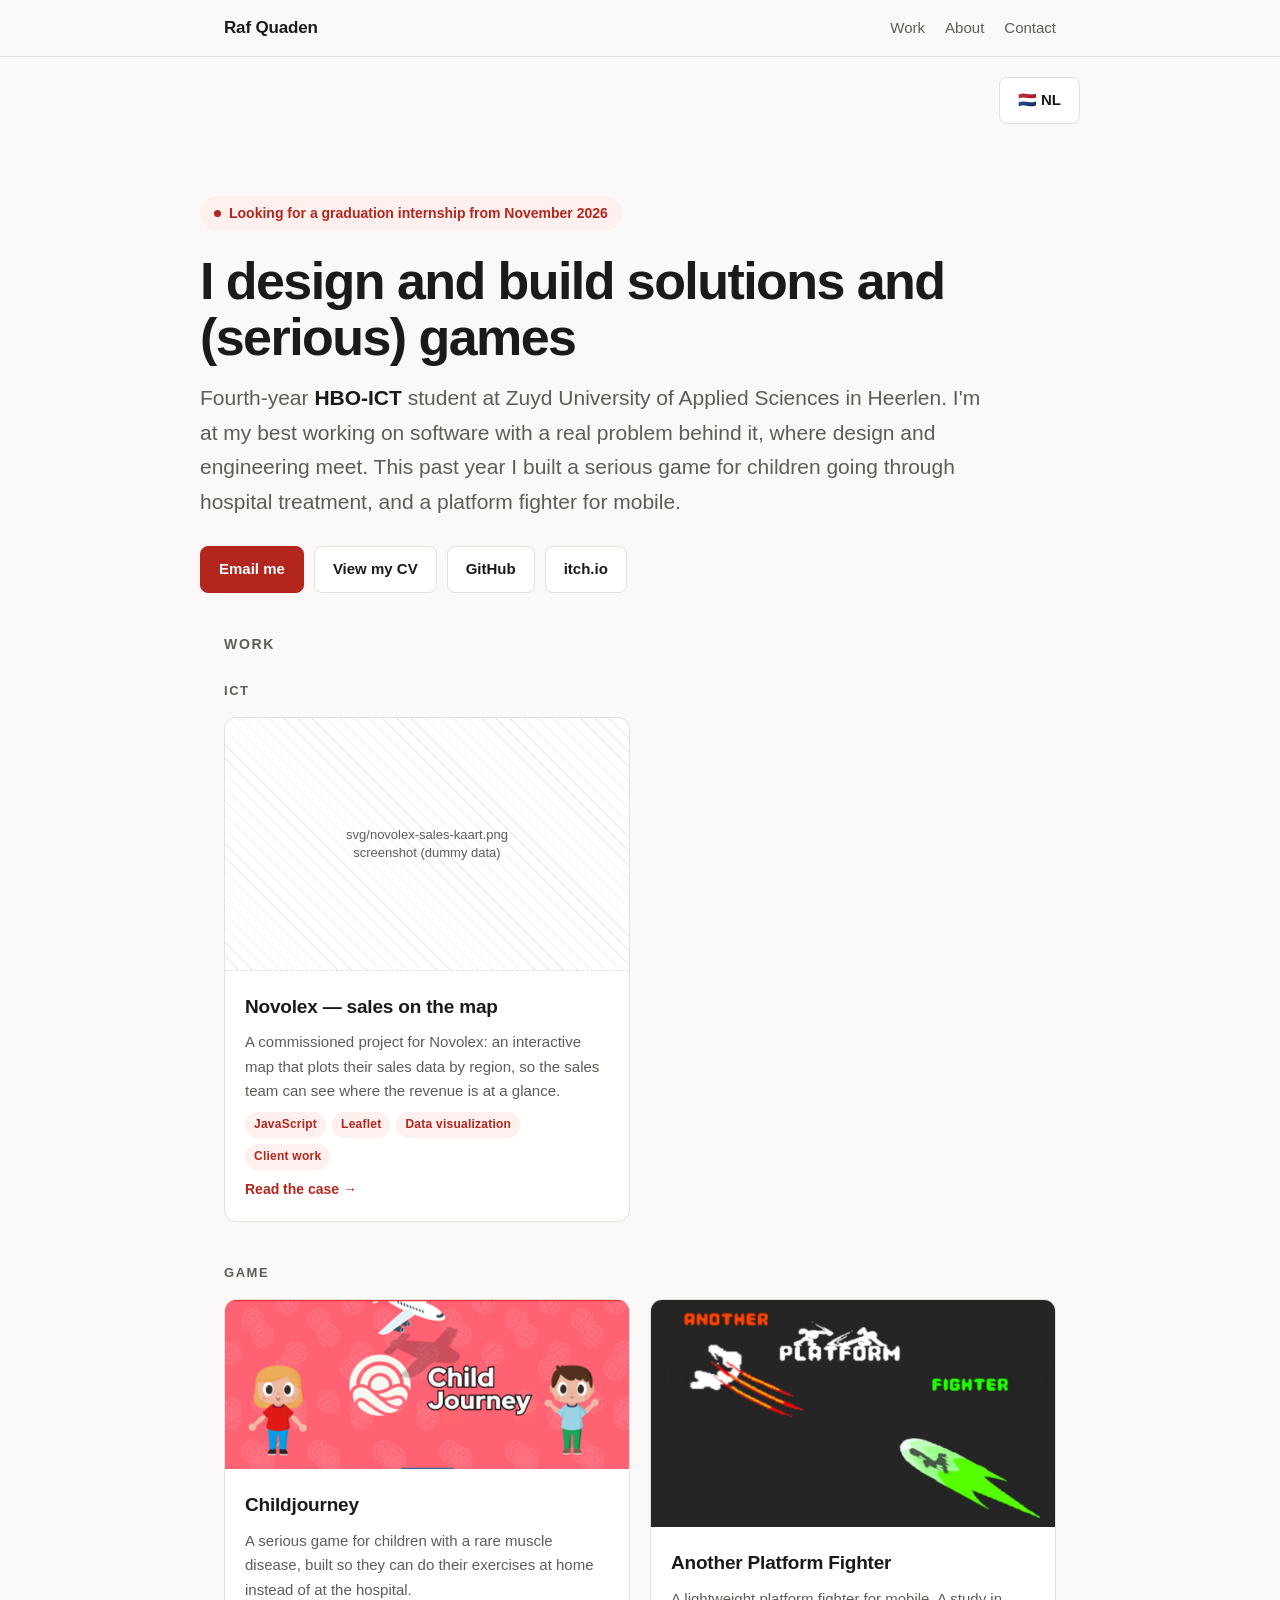
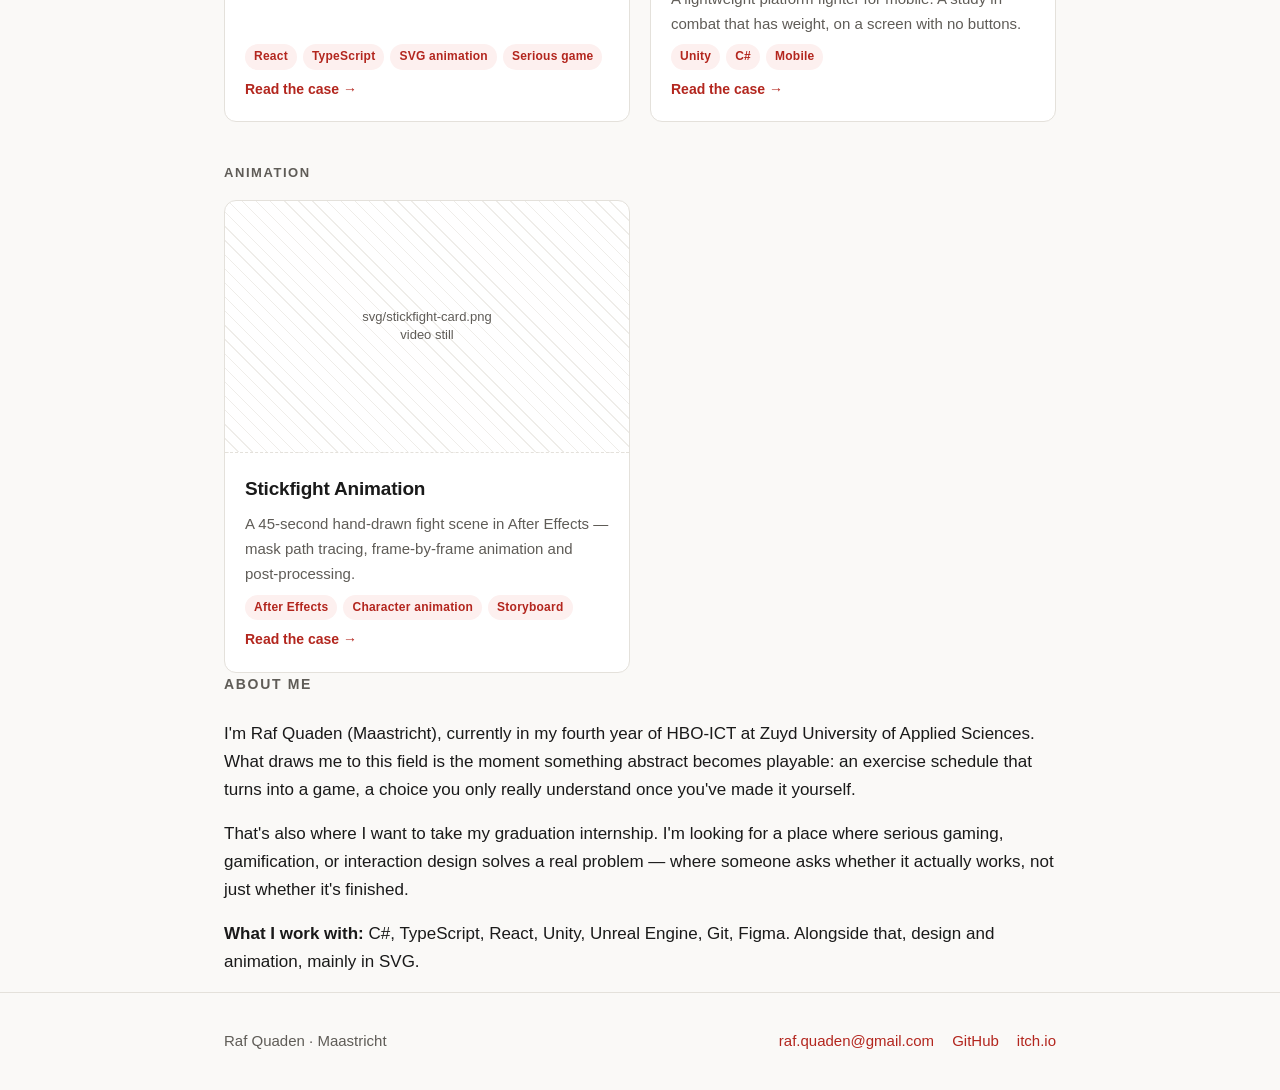
==== en/index.html @ b56db022 "Voeg Stickfight Animation-pagina toe, fullscreen lightbox en tweetalige site - animation.html: nieuw" ====
<!DOCTYPE html>
<html lang="en">
<head>
<meta charset="utf-8">
<meta name="viewport" content="width=device-width, initial-scale=1">
<title>Raf Quaden — game development &amp; software design</title>
<meta name="description" content="Fourth-year HBO-ICT student from Maastricht. I design and build games, even when the goal isn't entertainment. Looking for a graduation internship from November 2026.">

<!-- Social preview. Add a real image once you have one:
     <meta property="og:image" content="https://rafezak.github.io/assets/og.png"> -->
<meta property="og:title" content="Raf Quaden — game development &amp; software design">
<meta property="og:description" content="I design and build games, even when the goal isn't entertainment.">
<meta property="og:type" content="website">

<link rel="stylesheet" href="../style.css">
</head>
<body>

<header class="site-header">
  <div class="wrap">
    <a class="brand" href="index.html">Raf Quaden</a>
    <nav class="nav">
      <a href="#werk">Work</a>
      <a href="#over">About</a>
      <a href="#contact">Contact</a>
    </nav>
  </div>
</header>

<main>

  <div class="wrap lang-switch">
    <a class="btn" href="../index.html" hreflang="nl">🇳🇱 NL</a>
  </div>

  <!-- ============ HERO ============ -->
  <div class="wrap hero">
    <div class="status">Looking for a graduation internship from November 2026</div>
    <h1>I design and build solutions and (serious) games</h1>
    <p class="lead">
      Fourth-year <strong>HBO-ICT</strong> student at Zuyd University of Applied Sciences in
      Heerlen. I'm at my best working on software with a real problem behind it, where design
      and engineering meet. This past year I built a serious game for children going through
      hospital treatment, and a platform fighter for mobile.
    </p>
    <div class="actions">
      <a class="btn btn--primary" href="mailto:raf.quaden@gmail.com">Email me</a>
      <a class="btn" href="../svg/CVRafQuaden.pdf" target="_blank" rel="noopener">View my CV</a>
      <a class="btn" href="https://github.com/rafezak">GitHub</a>
      <a class="btn" href="https://rafezak.itch.io">itch.io</a>
    </div>
  </div>

  <!-- ============ WERK ============ -->
  <section class="wrap" id="werk">
    <h2>Work</h2>

    <div class="werk-group">
      <h3>ICT</h3>
      <div class="cards">

        <a class="card" href="novolex-sales.html">
          <div class="ph ph--card">svg/novolex-sales-kaart.png<br>screenshot (dummy data)</div>
          <div class="card__body">
            <div class="card__title">Novolex — sales on the map</div>
            <p class="card__desc">
              A commissioned project for Novolex: an interactive map that plots their sales
              data by region, so the sales team can see where the revenue is at a glance.
            </p>
            <div class="tags">
              <span class="tag">JavaScript</span>
              <span class="tag">Leaflet</span>
              <span class="tag">Data visualization</span>
              <span class="tag">Client work</span>
            </div>
            <div class="card__more">Read the case →</div>
          </div>
        </a>

      </div>
    </div>

    <div class="werk-group">
      <h3>Game</h3>
      <div class="cards">

        <a class="card" href="childjourney.html">
          <img class="card__img" src="../svg/Screenshot%202026-08-30%20130028.png" alt="Screenshot of Childjourney">
          <div class="card__body">
            <div class="card__title">Childjourney</div>
            <p class="card__desc">
              A serious game for children with a rare muscle disease, built so they can do
              their exercises at home instead of at the hospital.
            </p>
            <div class="tags">
              <span class="tag">React</span>
              <span class="tag">TypeScript</span>
              <span class="tag">SVG animation</span>
              <span class="tag">Serious game</span>
            </div>
            <div class="card__more">Read the case →</div>
          </div>
        </a>

        <a class="card" href="platform-fighter.html">
          <img class="card__img" src="../svg/Screenshot%202026-08-30%20125802.png" alt="Screenshot of Another Platform Fighter">
          <div class="card__body">
            <div class="card__title">Another Platform Fighter</div>
            <p class="card__desc">
              A lightweight platform fighter for mobile. A study in combat that has weight,
              on a screen with no buttons.
            </p>
            <div class="tags">
              <span class="tag">Unity</span>
              <span class="tag">C#</span>
              <span class="tag">Mobile</span>
            </div>
            <div class="card__more">Read the case →</div>
          </div>
        </a>

      </div>
    </div>

    <div class="werk-group">
      <h3>Animation</h3>
      <div class="cards">

        <a class="card" href="animation.html">
          <div class="ph ph--card">svg/stickfight-card.png<br>video still</div>
          <div class="card__body">
            <div class="card__title">Stickfight Animation</div>
            <p class="card__desc">
              A 45-second hand-drawn fight scene in After Effects — mask path tracing,
              frame-by-frame animation and post-processing.
            </p>
            <div class="tags">
              <span class="tag">After Effects</span>
              <span class="tag">Character animation</span>
              <span class="tag">Storyboard</span>
            </div>
            <div class="card__more">Read the case →</div>
          </div>
        </a>

      </div>
    </div>

  </section>

  <!-- ============ OVER ============ -->
  <section class="wrap" id="over">
    <h2>About me</h2>
    <div class="prose" style="padding-bottom:0">
      <p>
        I'm Raf Quaden (Maastricht), currently in my fourth year of HBO-ICT at Zuyd University
        of Applied Sciences. What draws me to this field is the moment something abstract
        becomes playable: an exercise schedule that turns into a game, a choice you only
        really understand once you've made it yourself.
      </p>
      <p>
        That's also where I want to take my graduation internship. I'm looking for a place
        where serious gaming, gamification, or interaction design solves a real problem —
        where someone asks whether it actually works, not just whether it's finished.
      </p>
      <p>
        <strong>What I work with:</strong> C#, TypeScript, React, Unity, Unreal Engine, Git,
        Figma. Alongside that, design and animation, mainly in SVG.
      </p>
    </div>
  </section>

</main>

<footer class="site-footer" id="contact">
  <div class="wrap">
    <div>Raf Quaden · Maastricht</div>
    <div class="links">
      <a href="mailto:raf.quaden@gmail.com">raf.quaden@gmail.com</a>
      <a href="https://github.com/rafezak">GitHub</a>
      <a href="https://rafezak.itch.io">itch.io</a>
    </div>
  </div>
</footer>

</body>
</html>
---- style.css ----
/* ============================================================
   Portfolio Raf Quaden — gedeelde stylesheet
   Eén bestand, geen dependencies. Kleuren zitten in de tokens
   hieronder; pas die aan en de hele site verandert mee.
   ============================================================ */

:root{
  --bg:        #faf9f7;
  --surface:   #ffffff;
  --ink:       #1a1a1a;
  --muted:     #5f5c57;
  --line:      #e4e1db;
  --accent:    #b3261e;
  --accent-bg: #fdf0ef;
  --radius:    12px;
  --maxw:      880px;
}

@media (prefers-color-scheme: dark){
  :root{
    --bg:        #131416;
    --surface:   #1b1d20;
    --ink:       #ecebe8;
    --muted:     #9d9a94;
    --line:      #2c2f34;
    --accent:    #ef7167;
    --accent-bg: #2a1d1c;
  }
  /* Wit op dit rood leest te licht; donkere tekst geeft veel meer contrast. */
  .btn--primary,
  .btn--primary:hover{ color:#17181a; }
}

*,*::before,*::after{ box-sizing:border-box; }

html{ scroll-behavior:smooth; }

body{
  margin:0;
  background:var(--bg);
  color:var(--ink);
  font:17px/1.65 -apple-system, BlinkMacSystemFont, "Segoe UI", Inter, Roboto, sans-serif;
  -webkit-font-smoothing:antialiased;
}

.wrap{ max-width:var(--maxw); margin:0 auto; padding:0 24px; }

a{ color:var(--accent); text-decoration:none; }
a:hover{ text-decoration:underline; }

img{ max-width:100%; display:block; }

/* ---------------- header ---------------- */

.site-header{
  border-bottom:1px solid var(--line);
  position:sticky; top:0; z-index:10;
  background:color-mix(in srgb, var(--bg) 88%, transparent);
  backdrop-filter:blur(8px);
}
.site-header .wrap{
  display:flex; align-items:center; justify-content:space-between;
  gap:16px; padding-top:14px; padding-bottom:14px;
}
.brand{ font-weight:700; color:var(--ink); letter-spacing:-.01em; }
.brand:hover{ text-decoration:none; color:var(--accent); }
.nav{ display:flex; align-items:center; gap:20px; font-size:15px; }
.nav a{ color:var(--muted); }
.nav a:hover{ color:var(--accent); text-decoration:none; }

/* ---------------- language switch ---------------- */
/* Onder de navbar, boven aan de content (in dezelfde .wrap-kolom, niet
   edge-to-edge zoals de header). Hergebruikt bewust de .btn-vormtaal —
   rand, padding, ronde hoeken, hover-kleur — dezelfde affordance-signalen
   als "Bekijk mijn cv" / "GitHub" elders op de site, zodat meteen duidelijk
   is dat dit klikbaar is, zonder een nieuw visueel patroon te verzinnen. */

.lang-switch{ display:flex; justify-content:flex-end; padding:20px 0 0; }
.lang-switch .btn{ display:inline-flex; align-items:center; gap:6px; }

/* ---------------- hero ---------------- */

.hero{ padding:72px 0 40px; }
.hero h1{
  font-size:clamp(34px,6vw,52px); line-height:1.08;
  letter-spacing:-.03em; margin:0 0 16px;
}
.hero .lead{
  font-size:clamp(18px,2.4vw,21px); color:var(--muted);
  max-width:38em; margin:0 0 26px;
}
.hero .lead strong{ color:var(--ink); font-weight:600; }

.status{
  display:inline-flex; align-items:center; gap:8px;
  background:var(--accent-bg); color:var(--accent);
  border-radius:100px; padding:6px 14px;
  font-size:14px; font-weight:600; margin-bottom:22px;
}
.status::before{
  content:""; width:7px; height:7px; border-radius:50%;
  background:var(--accent); flex-shrink:0;
}

.actions{ display:flex; flex-wrap:wrap; gap:10px; }
.btn{
  display:inline-block; padding:10px 18px; border-radius:8px;
  font-size:15px; font-weight:600; border:1px solid var(--line);
  color:var(--ink); background:var(--surface);
}
.btn:hover{ border-color:var(--accent); color:var(--accent); text-decoration:none; }
.btn--primary{ background:var(--accent); border-color:var(--accent); color:#fff; }
.btn--primary:hover{ color:#fff; opacity:.9; }

/* ---------------- sections ---------------- */

section{ padding:56px 0; }
section > h2{
  font-size:14px; text-transform:uppercase; letter-spacing:.12em;
  color:var(--muted); font-weight:700; margin:0 0 24px;
}

/* ---------------- project cards ---------------- */

.cards{ display:grid; gap:20px; }
@media(min-width:720px){ .cards{ grid-template-columns:repeat(2,1fr); } }

/* Werk opgedeeld in ICT / Game / Animatie: elke groep een klein label-kopje
   in dezelfde stijl als de sectiekop, maar een niveau lager. */
.werk-group{ margin-top:40px; }
.werk-group:first-of-type{ margin-top:0; }
.werk-group h3{
  font-size:13px; text-transform:uppercase; letter-spacing:.12em;
  color:var(--muted); font-weight:700; margin:0 0 16px;
}

.card{
  background:var(--surface); border:1px solid var(--line);
  border-radius:var(--radius); overflow:hidden;
  display:flex; flex-direction:column;
  transition:border-color .15s ease, transform .15s ease;
}
.card:hover{ border-color:var(--accent); transform:translateY(-2px); text-decoration:none; }
.card__img{ display:block; width:100%; height:auto; }
.card__body{ padding:20px; display:flex; flex-direction:column; gap:8px; flex:1; }
.card__title{ font-size:19px; font-weight:700; color:var(--ink); letter-spacing:-.01em; }
.card:hover .card__title{ color:var(--accent); }
.card__desc{ font-size:15px; color:var(--muted); flex:1; margin:0; }
.card__more{ font-size:14px; font-weight:600; color:var(--accent); }

.tags{ display:flex; flex-wrap:wrap; gap:6px; }
.tag{
  font-size:12px; font-weight:600; letter-spacing:.02em;
  padding:3px 9px; border-radius:100px;
  background:var(--accent-bg); color:var(--accent);
}

/* ---------------- image placeholders ---------------- */
/* Vervang <div class="ph"> door <img src="assets/...">           */
/* De aspect-ratio blijft gelijk, dus je layout verspringt niet.  */

.ph{
  background:
    repeating-linear-gradient(45deg,
      transparent, transparent 9px,
      color-mix(in srgb, var(--line) 60%, transparent) 9px,
      color-mix(in srgb, var(--line) 60%, transparent) 10px);
  border:1px dashed var(--line);
  display:flex; align-items:center; justify-content:center;
  text-align:center; padding:16px;
  color:var(--muted); font-size:13px; line-height:1.4;
}
.ph--card{ aspect-ratio:16/10; border:none; border-bottom:1px dashed var(--line); }
.ph--hero{ aspect-ratio:16/9; border-radius:var(--radius); margin:0 0 12px; }
.ph--wide{ aspect-ratio:2/1;  border-radius:var(--radius); margin:0 0 12px; }

/* ---------------- video embed (case-page hero) ---------------- */

.video-embed{
  position:relative; aspect-ratio:16/9; border-radius:var(--radius);
  overflow:hidden; margin:0 0 12px;
  background:#000; border:1px solid var(--line);
}
.video-embed iframe{
  position:absolute; inset:0; width:100%; height:100%; border:0; display:block;
}
.video-embed video{
  position:absolute; inset:0; width:100%; height:100%;
  object-fit:contain; background:#000;
}

/* ---------------- childjourney hero ---------------- */
/* worldanim.svg als achtergrond, playerfinal.svg (inline, i.p.v. <img>) aan
   de zijkant zodat de ingebouwde animatie op hover kan worden getriggerd. */

.cj-hero{
  position:relative; aspect-ratio:16/9; border-radius:var(--radius);
  overflow:hidden; margin:0 0 12px;
  background:var(--surface); border:1px solid var(--line);
}
.cj-hero__bg{
  position:absolute; inset:0;
  width:100%; height:100%; max-width:none; object-fit:cover;
  pointer-events:none; /* puur decoratief, geen hover-gedrag van welke aard dan ook */
  /* eigen compositing layer: het herschilderen van de player (op hover) mag
     deze laag nooit raken, dus de achtergrondloop blijft altijd doorlopen */
  isolation:isolate; transform:translateZ(0); backface-visibility:hidden;
}
.cj-hero__player{
  position:absolute; right:5%; bottom:3%;
  width:16%; min-width:55px; max-width:160px;
  cursor:pointer;
  /* zelfde truc, maar dan omgekeerd: sluit de player in zijn eigen laag op
     zodat zijn animatie de achtergrond-laag niet kan meeslepen bij hover */
  contain:layout style paint;
  isolation:isolate; transform:translateZ(0); backface-visibility:hidden;
}
.cj-hero__player svg{ width:100%; height:auto; display:block; }

figure{ margin:32px 0; }
figure img{ border-radius:var(--radius); border:1px solid var(--line); }
.figure-img--pixel{
  display:block; margin:0 auto;
  max-width:520px; width:100%;
  image-rendering:pixelated; /* houdt de pixel-art crisp bij het opschalen */
}
figcaption{ font-size:14px; color:var(--muted); margin-top:8px; }

/* ---------------- case pages ---------------- */

.case-header{ padding:56px 0 8px; }
.back{ font-size:15px; color:var(--muted); display:inline-block; margin-bottom:24px; }
.back:hover{ color:var(--accent); text-decoration:none; }
.case-header h1{
  font-size:clamp(30px,5vw,44px); line-height:1.1;
  letter-spacing:-.03em; margin:0 0 12px;
}
.case-header .sub{ font-size:19px; color:var(--muted); margin:0 0 28px; max-width:40em; }

.meta{
  display:grid; gap:16px; padding:22px 0;
  border-top:1px solid var(--line); border-bottom:1px solid var(--line);
  margin-bottom:40px;
}
@media(min-width:640px){ .meta{ grid-template-columns:repeat(4,1fr); } }
.meta dt{
  font-size:12px; text-transform:uppercase; letter-spacing:.1em;
  color:var(--muted); font-weight:700; margin-bottom:4px;
}
.meta dd{ margin:0; font-size:15px; }

.prose{ padding-bottom:56px; }
.prose h2{
  font-size:24px; letter-spacing:-.02em;
  margin:44px 0 12px; padding-top:4px;
}
.prose h2:first-child{ margin-top:0; }
.prose p{ margin:0 0 16px; }
.prose ul{ margin:0 0 16px; padding-left:20px; }
.prose li{ margin-bottom:6px; }
.prose strong{ font-weight:600; }

.callout{
  background:var(--surface); border:1px solid var(--line);
  border-left:3px solid var(--accent);
  border-radius:0 var(--radius) var(--radius) 0;
  padding:18px 20px; margin:28px 0;
  font-size:16px;
}
.callout p:last-child{ margin-bottom:0; }

/* ---------------- pager ---------------- */

.pager{
  display:flex; justify-content:space-between; gap:16px;
  border-top:1px solid var(--line); padding:28px 0 0; margin-bottom:56px;
  font-size:15px; font-weight:600;
}
.pager span{ color:var(--muted); font-weight:400; }

/* ---------------- footer ---------------- */

.site-footer{
  border-top:1px solid var(--line);
  padding:36px 0; font-size:15px; color:var(--muted);
}
.site-footer .wrap{
  display:flex; flex-wrap:wrap; gap:12px 24px;
  align-items:center; justify-content:space-between;
}
.site-footer .links{ display:flex; flex-wrap:wrap; gap:18px; }

/* ---------------- zoomable screenshots (lightbox) ---------------- */
/* js/lightbox.js wrapt elke <img class="zoomable"> hierin en voegt de
   knop toe; hier staat alleen de styling. */

.zoomable-wrap{ position:relative; display:block; }
.zoomable-btn{
  position:absolute; right:10px; bottom:10px;
  display:flex; align-items:center; justify-content:center;
  width:34px; height:34px; border-radius:8px;
  border:1px solid color-mix(in srgb, #fff 20%, transparent);
  background:color-mix(in srgb, #000 55%, transparent);
  color:#fff; cursor:pointer; opacity:.85;
  transition:opacity .15s ease, background .15s ease;
}
.zoomable-btn:hover{ opacity:1; background:color-mix(in srgb, #000 72%, transparent); }

.lightbox{ position:fixed; inset:0; z-index:200; display:flex; }
.lightbox[hidden]{ display:none; }
.lightbox__backdrop{
  position:absolute; inset:0;
  background:color-mix(in srgb, #000 82%, transparent);
}
.lightbox__img{
  position:relative; z-index:1; margin:auto;
  max-width:94vw; max-height:92vh;
  border-radius:var(--radius);
  box-shadow:0 24px 60px color-mix(in srgb, #000 45%, transparent);
}
.lightbox__close{
  position:absolute; top:16px; right:16px; z-index:2;
  display:flex; align-items:center; justify-content:center;
  width:38px; height:38px; border-radius:8px;
  border:1px solid color-mix(in srgb, #fff 25%, transparent);
  background:color-mix(in srgb, #000 55%, transparent); color:#fff;
  font-size:18px; line-height:1; cursor:pointer;
}
.lightbox__close:hover{ background:color-mix(in srgb, #000 75%, transparent); }
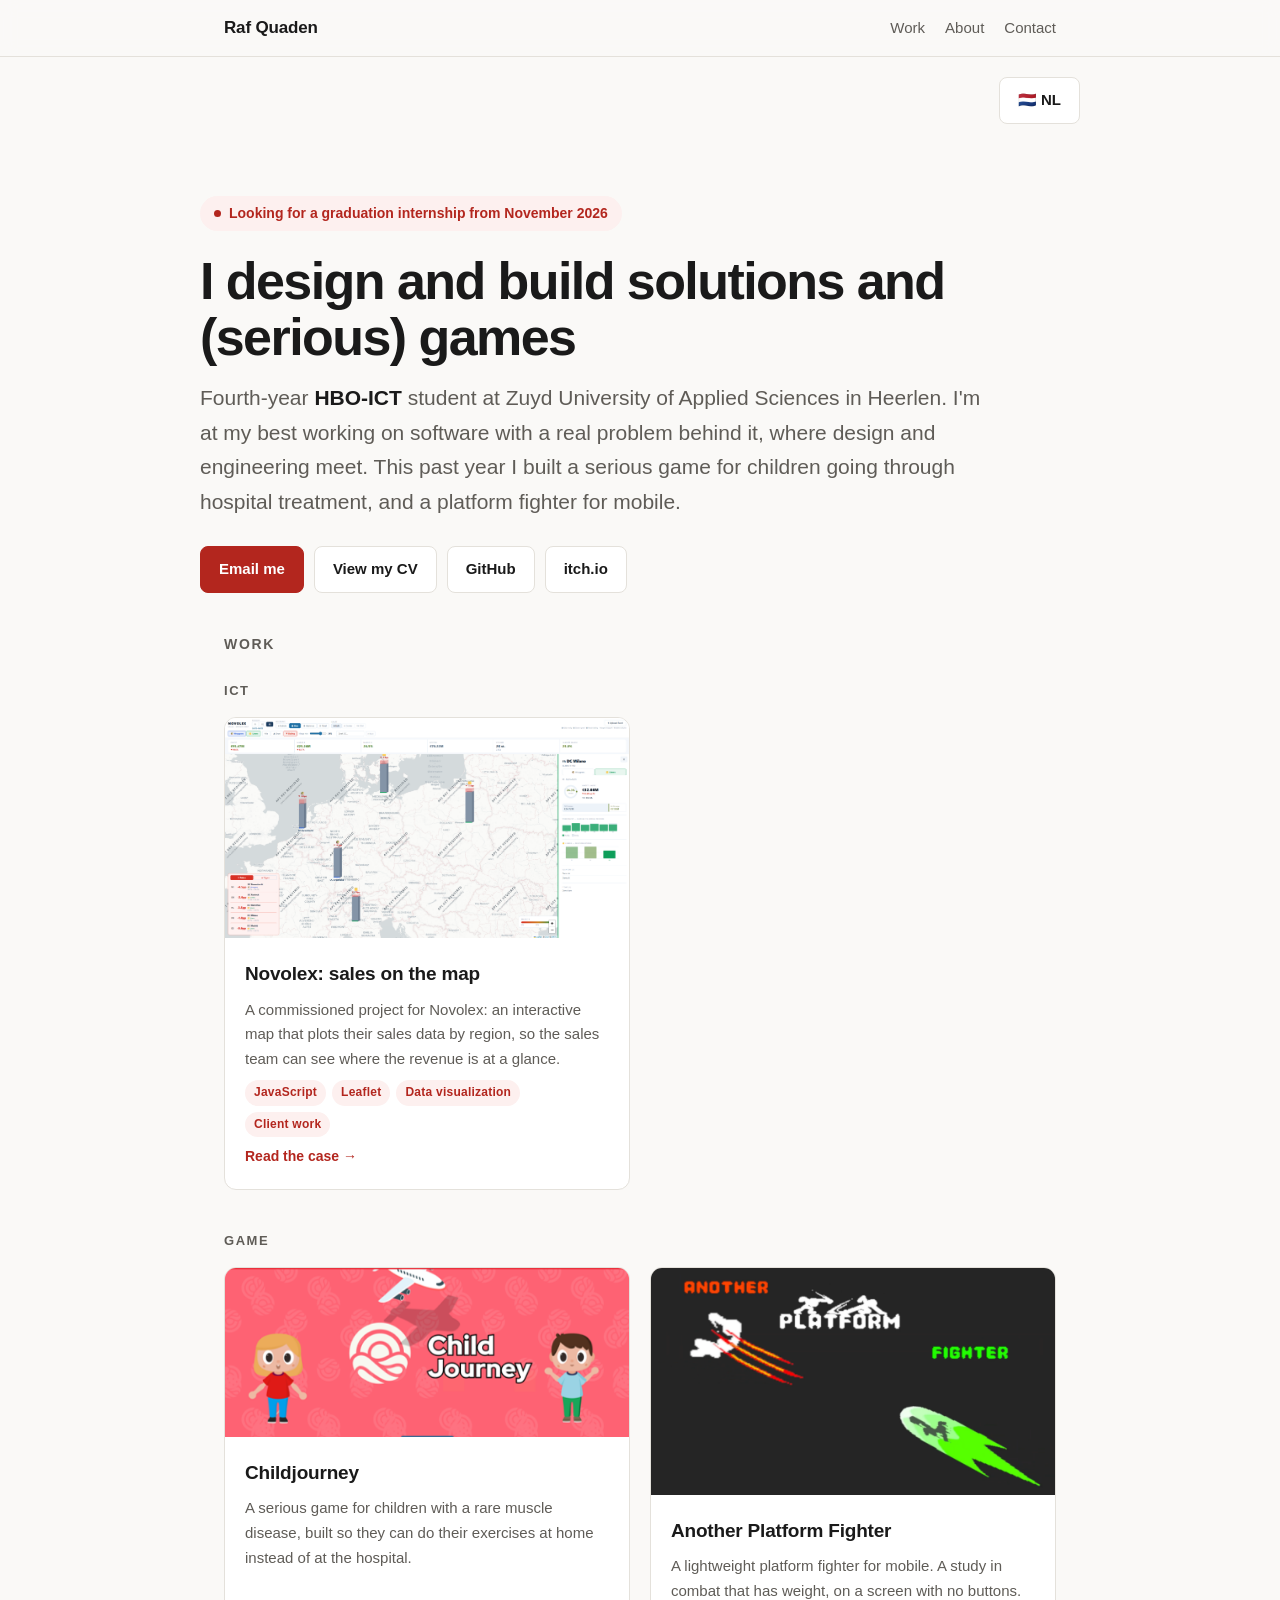
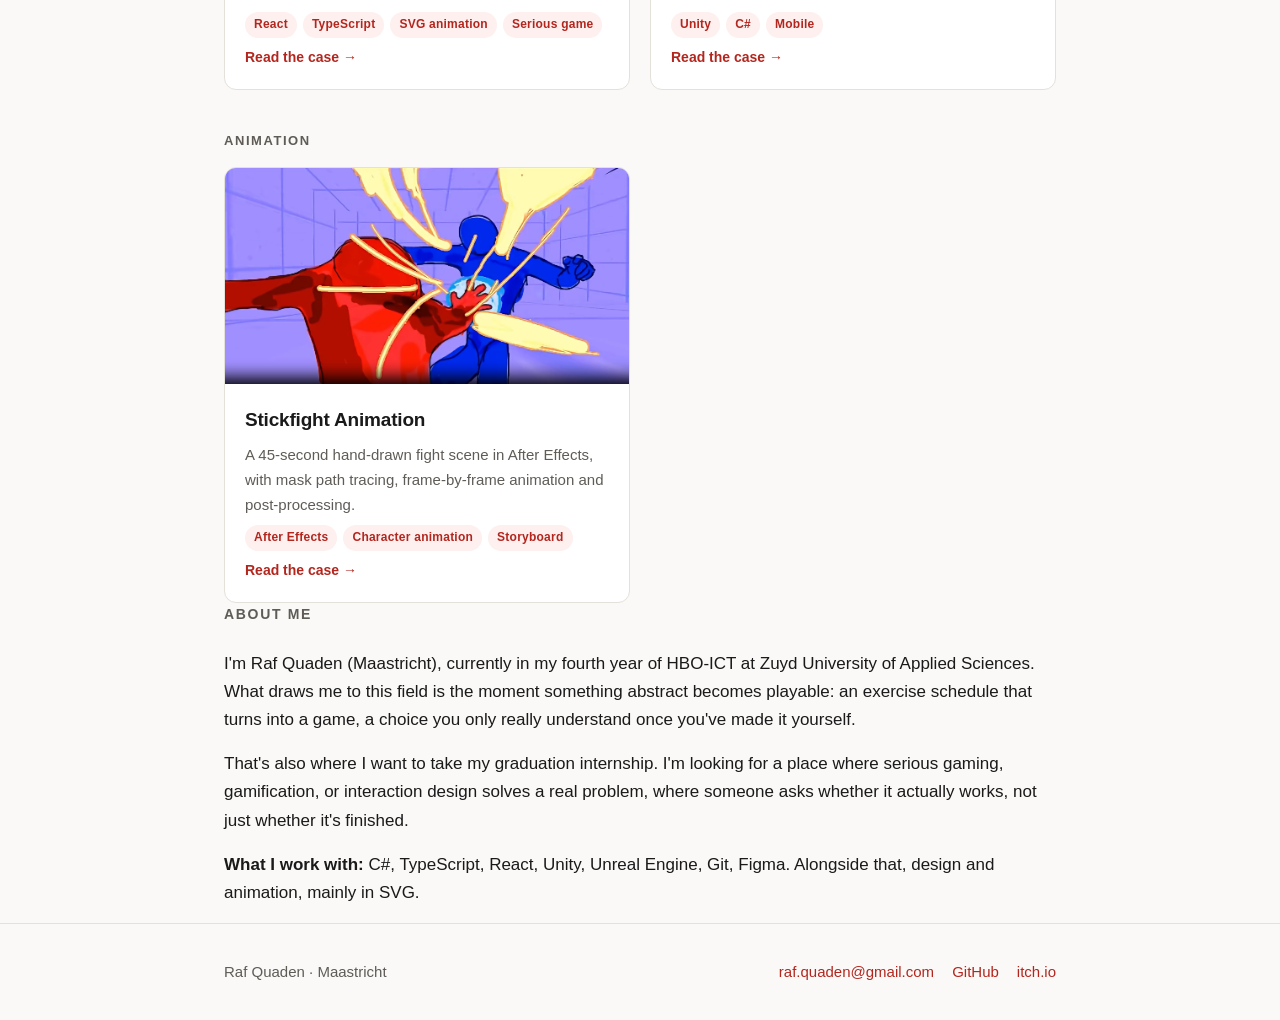
==== commit ff20a206: "Vervang em-dash door normale interpunctie, echte kaartpreviews - Alle "—" op de site (NL en EN) hers" ====
--- a/en/index.html
+++ b/en/index.html
@@ -3,12 +3,12 @@
 <head>
 <meta charset="utf-8">
 <meta name="viewport" content="width=device-width, initial-scale=1">
-<title>Raf Quaden — game development &amp; software design</title>
+<title>Raf Quaden · game development &amp; software design</title>
 <meta name="description" content="Fourth-year HBO-ICT student from Maastricht. I design and build games, even when the goal isn't entertainment. Looking for a graduation internship from November 2026.">
 
 <!-- Social preview. Add a real image once you have one:
      <meta property="og:image" content="https://rafezak.github.io/assets/og.png"> -->
-<meta property="og:title" content="Raf Quaden — game development &amp; software design">
+<meta property="og:title" content="Raf Quaden · game development &amp; software design">
 <meta property="og:description" content="I design and build games, even when the goal isn't entertainment.">
 <meta property="og:type" content="website">
 
@@ -60,9 +60,9 @@
       <div class="cards">
 
         <a class="card" href="novolex-sales.html">
-          <div class="ph ph--card">svg/novolex-sales-kaart.png<br>screenshot (dummy data)</div>
+          <img class="card__img" src="../svg/Schermafbeelding%202026-08-31%20115219.png" alt="Screenshot of Novolex's Sales · Margin Map (dummy data)">
           <div class="card__body">
-            <div class="card__title">Novolex — sales on the map</div>
+            <div class="card__title">Novolex: sales on the map</div>
             <p class="card__desc">
               A commissioned project for Novolex: an interactive map that plots their sales
               data by region, so the sales team can see where the revenue is at a glance.
@@ -127,11 +127,11 @@
       <div class="cards">
 
         <a class="card" href="animation.html">
-          <div class="ph ph--card">svg/stickfight-card.png<br>video still</div>
+          <img class="card__img" src="../svg/Screenshot%202026-09-03%20153212.png"  alt="Still from the Stickfight animation">
           <div class="card__body">
             <div class="card__title">Stickfight Animation</div>
             <p class="card__desc">
-              A 45-second hand-drawn fight scene in After Effects — mask path tracing,
+              A 45-second hand-drawn fight scene in After Effects, with mask path tracing,
               frame-by-frame animation and post-processing.
             </p>
             <div class="tags">
@@ -160,7 +160,7 @@
       </p>
       <p>
         That's also where I want to take my graduation internship. I'm looking for a place
-        where serious gaming, gamification, or interaction design solves a real problem —
+        where serious gaming, gamification, or interaction design solves a real problem,
         where someone asks whether it actually works, not just whether it's finished.
       </p>
       <p>
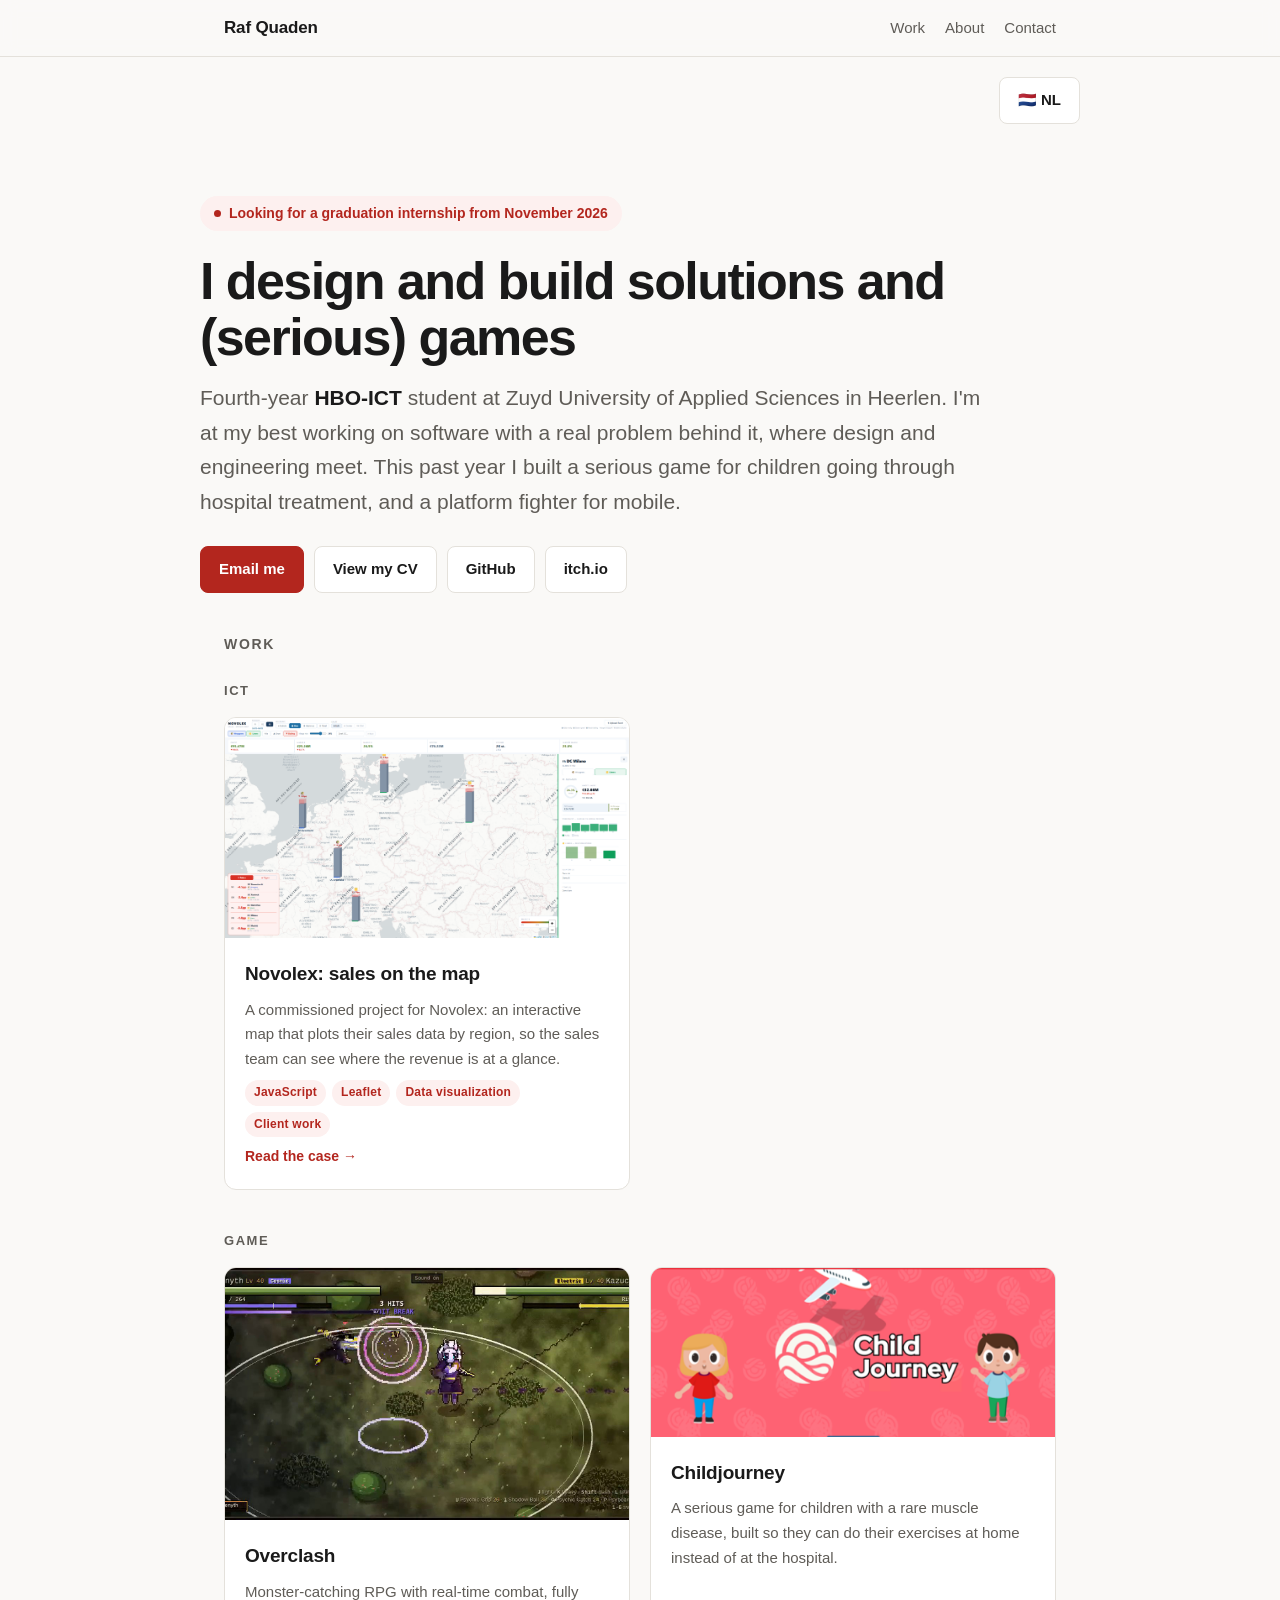
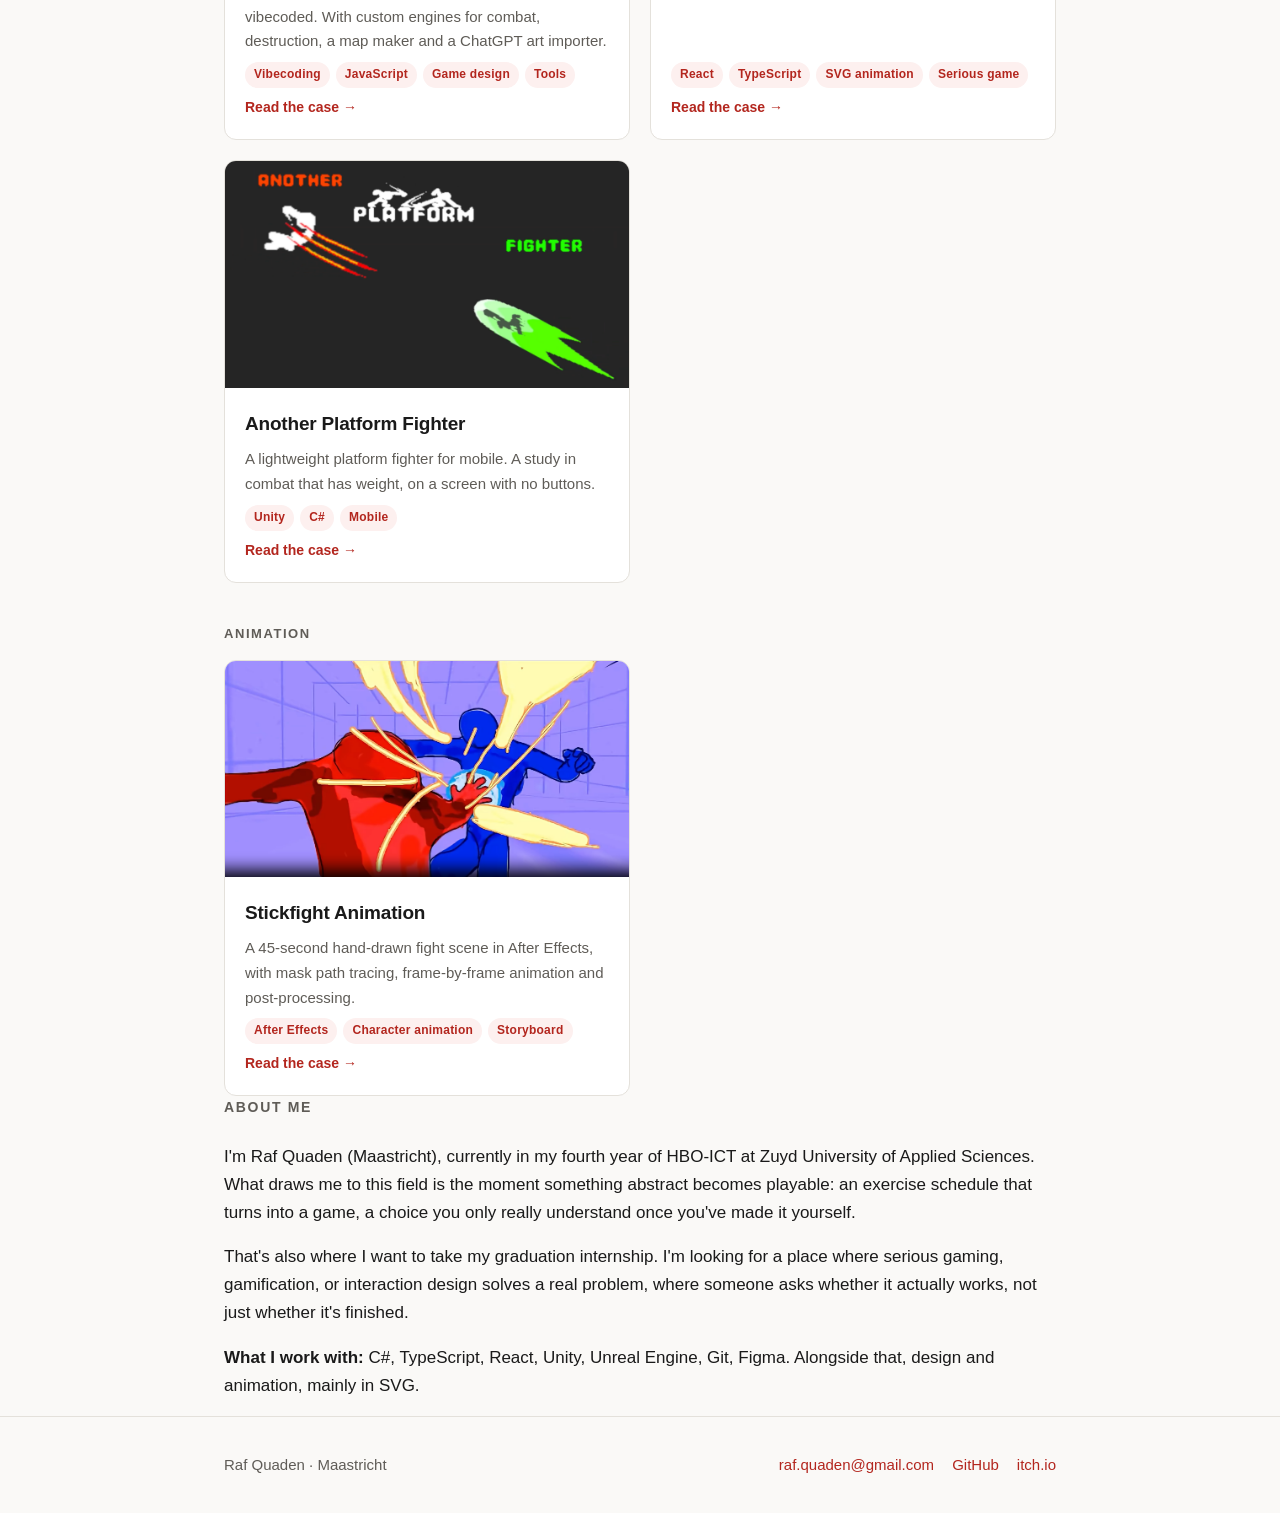
==== commit 7c02e544: "Overclash case page (NL + EN) with gameplay clips and screenshots Co-Authored-By: Claude Opus 5.5 <n" ====
--- a/en/index.html
+++ b/en/index.html
@@ -83,6 +83,23 @@
     <div class="werk-group">
       <h3>Game</h3>
       <div class="cards">
+
+        <a class="card" href="overclash.html">
+          <img class="card__img" src="../overclash/card.jpg" alt="Screenshot of a battle in Overclash" loading="lazy">
+          <div class="card__body">
+            <div class="card__title">Overclash</div>
+            <p class="card__desc">
+              Monster-catching RPG with real-time combat, fully vibecoded. With custom engines for combat, destruction, a map maker and a ChatGPT art importer.
+            </p>
+            <div class="tags">
+              <span class="tag">Vibecoding</span>
+              <span class="tag">JavaScript</span>
+              <span class="tag">Game design</span>
+              <span class="tag">Tools</span>
+            </div>
+            <div class="card__more">Read the case →</div>
+          </div>
+        </a>
 
         <a class="card" href="childjourney.html">
           <img class="card__img" src="../svg/Screenshot%202026-08-30%20130028.png" alt="Screenshot of Childjourney">
